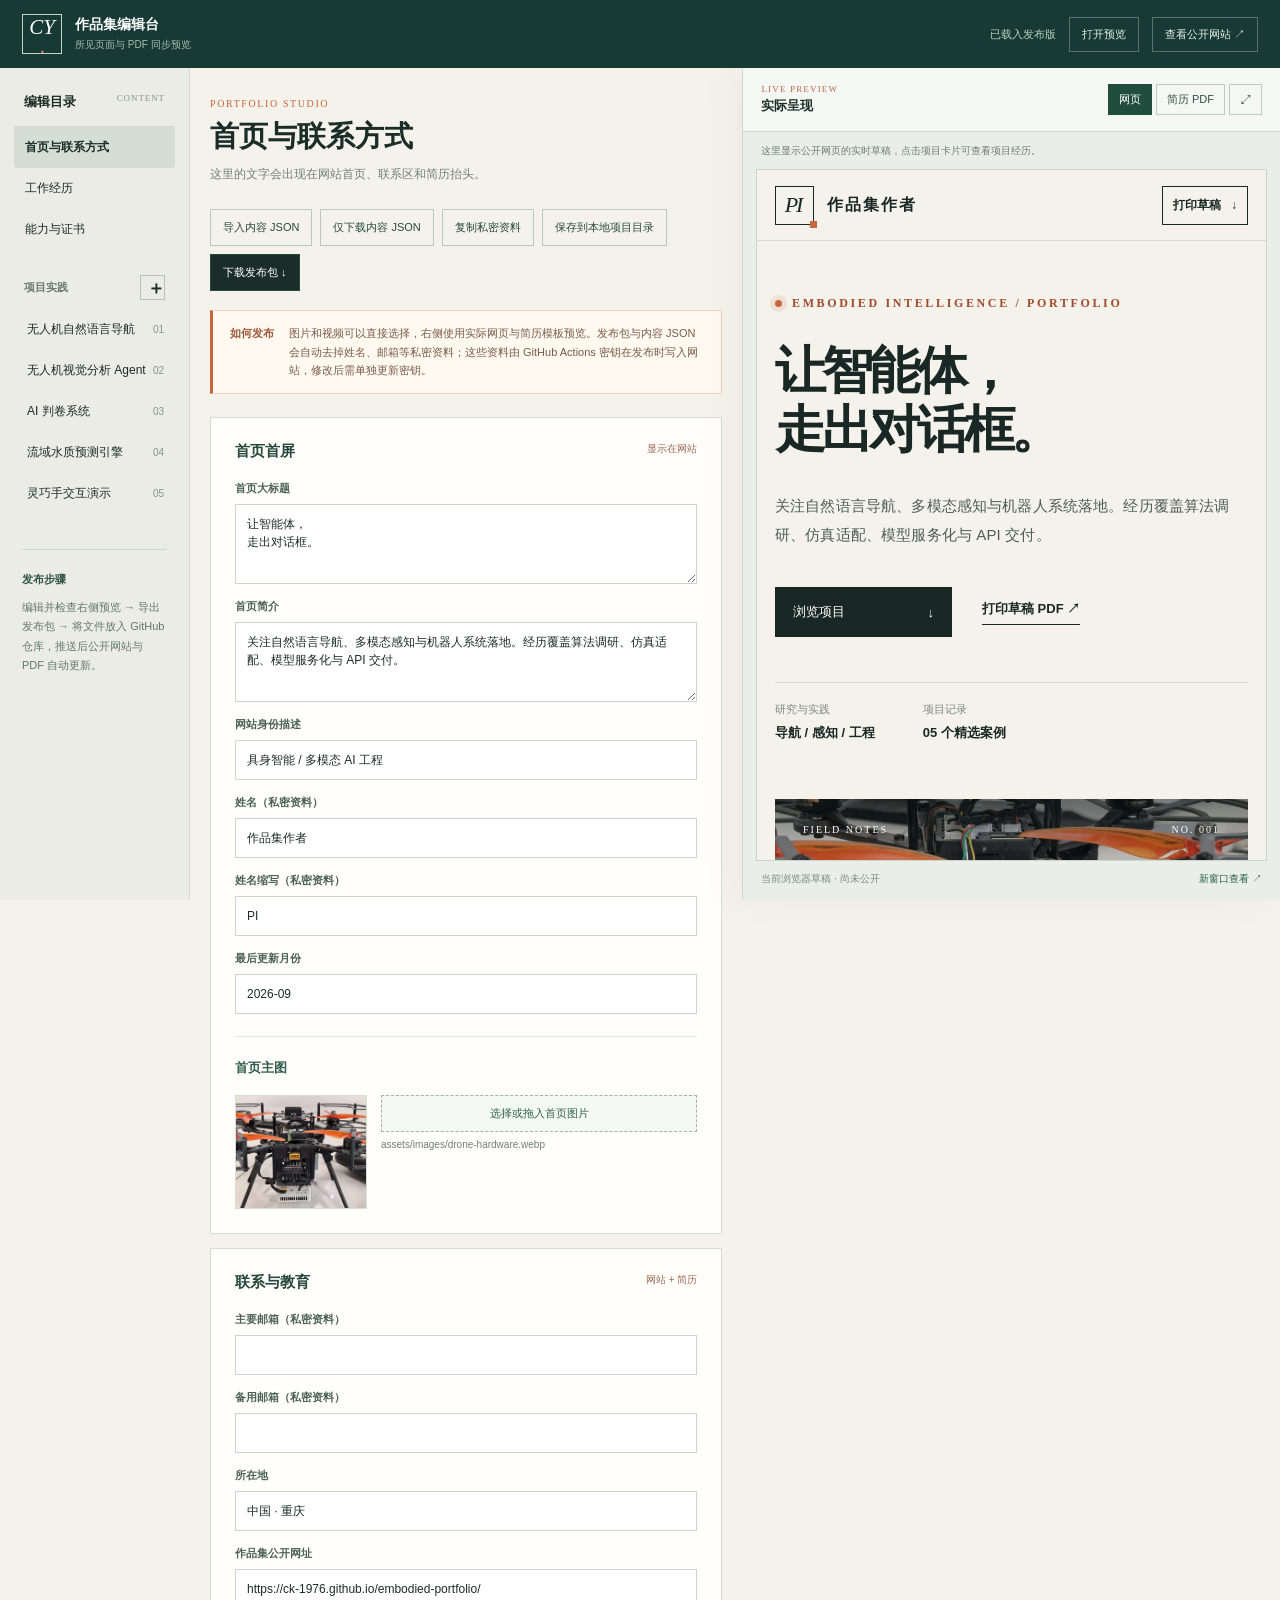
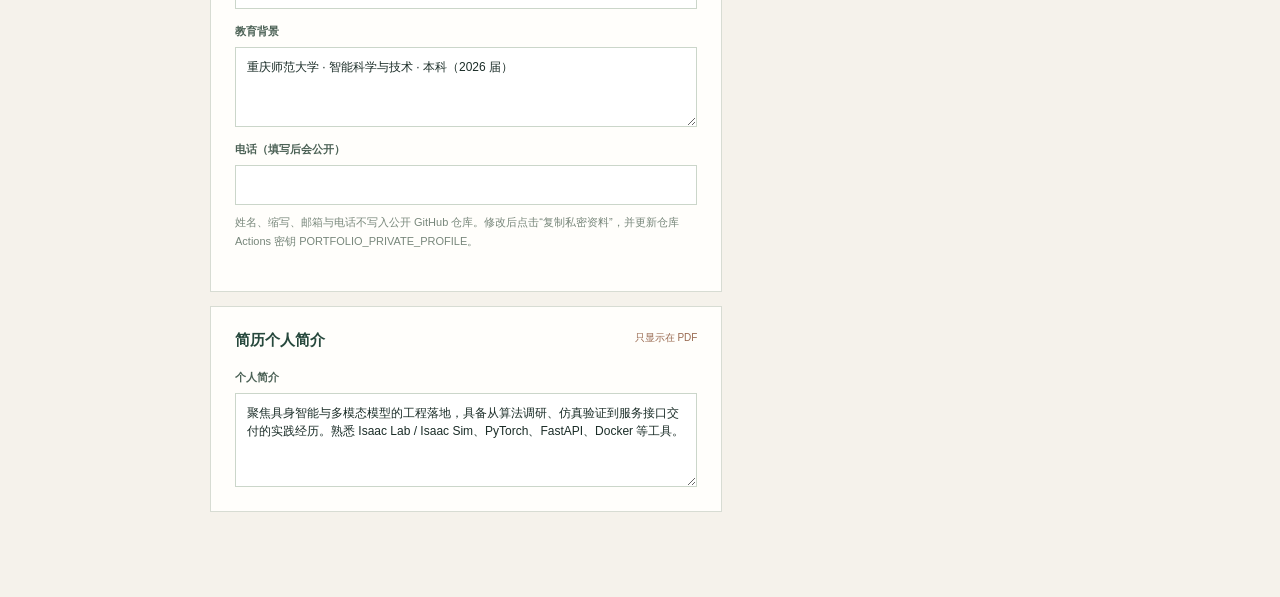
==== editor.html @ 28b7d17f "发布匿名源码模板与作品集编辑器" ====
<!doctype html>
<html lang="zh-CN">
  <head>
    <meta charset="utf-8" />
    <meta name="viewport" content="width=device-width, initial-scale=1" />
    <meta name="robots" content="noindex" />
    <title>内容编辑 · __PORTFOLIO_NAME__项目网站</title>
    <link rel="stylesheet" href="editor.css" />
    <script type="module" src="editor.js"></script>
  </head>
  <body>
    <header class="editor-header">
      <div class="editor-identity"><span class="editor-brand">CY<span>·</span></span><div><strong>作品集编辑台</strong><small>所见页面与 PDF 同步预览</small></div></div>
      <div class="header-actions"><span class="save-indicator" id="save-state" role="status">加载中</span><button type="button" id="header-preview">打开预览</button><a href="index.html" target="_blank" rel="noopener">查看公开网站 ↗</a></div>
    </header>
    <div class="editor-layout">
      <aside class="editor-sidebar" aria-label="编辑目录">
        <div class="sidebar-title">编辑目录 <span>CONTENT</span></div>
        <button type="button" class="sidebar-link" data-mode="profile">首页与联系方式</button>
        <button type="button" class="sidebar-link" data-mode="experiences">工作经历</button>
        <button type="button" class="sidebar-link" data-mode="skills">能力与证书</button>
        <div class="sidebar-heading">项目实践 <button id="add-project" type="button" title="新增项目" aria-label="新增项目">＋</button></div>
        <div id="project-list"></div>
        <div class="sidebar-publish"><span>发布步骤</span><p>编辑并检查右侧预览 → 导出发布包 → 将文件放入 GitHub 仓库，推送后公开网站与 PDF 自动更新。</p></div>
      </aside>
      <main class="editor-main">
        <div class="editor-main-head"><div><p>PORTFOLIO STUDIO</p><h1 id="form-title">内容编辑</h1><span id="section-description">修改内容后右侧立即呈现实际网页效果。</span></div></div>
        <div class="editor-actions"><button type="button" id="import-button">导入内容 JSON</button><button type="button" id="download-button">仅下载内容 JSON</button><button type="button" id="copy-private-button">复制私密资料</button><button type="button" id="save-folder-button">保存到本地项目目录</button><button type="button" id="package-button" class="primary-action">下载发布包 ↓</button></div>
        <div class="editor-notice"><strong>如何发布</strong><span>图片和视频可以直接选择，右侧使用实际网页与简历模板预览。发布包与内容 JSON 会自动去掉姓名、邮箱等私密资料；这些资料由 GitHub Actions 密钥在发布时写入网站，修改后需单独更新密钥。</span></div>
        <div id="editor-form"></div>
      </main>
      <aside class="preview-panel" id="preview-panel" aria-label="实时预览">
        <div class="preview-header"><div><span class="preview-kicker">LIVE PREVIEW</span><strong>实际呈现</strong></div><div class="preview-controls"><button type="button" class="preview-tab active" data-preview="site" aria-pressed="true">网页</button><button type="button" class="preview-tab" data-preview="resume" aria-pressed="false">简历 PDF</button><button type="button" id="preview-expand" aria-label="放大预览" title="放大预览">⤢</button></div></div>
        <div class="preview-description" id="preview-description">这里显示公开网页的实时草稿，点击项目卡片可查看项目经历。</div>
        <div class="preview-frame-wrap" id="preview-frame-wrap"><iframe id="site-preview" title="网站实时预览" src="index.html?preview=1&amp;embed=1"></iframe><iframe id="resume-preview" title="简历实时预览" src="resume.html?preview=1&amp;embed=1" hidden></iframe><div id="resume-preview-spacer" hidden></div></div>
        <div class="preview-footer"><span>当前浏览器草稿 · 尚未公开</span><a id="preview-open" href="index.html?preview=1" target="_blank" rel="noopener">新窗口查看 ↗</a></div>
      </aside>
    </div>
    <input id="import-file" type="file" accept="application/json,.json" hidden />
    <div class="toast" id="toast" role="status" aria-live="polite"></div>
  </body>
</html>
---- editor.css ----
:root { --paper:#f5f2eb; --ink:#1b2d28; --muted:#67776e; --line:#d7dcd3; --accent:#c7653b; }
* { box-sizing:border-box; }
body { margin:0; background:var(--paper); color:var(--ink); font-family:"Noto Sans CJK SC","Microsoft YaHei",sans-serif; }
button,input,textarea,select { font:inherit; }
button { cursor:pointer; }
a { color:inherit; text-decoration:none; }
:focus-visible { outline:2px solid var(--accent); outline-offset:3px; }
.editor-header { height:72px; padding:0 28px; display:flex; justify-content:space-between; align-items:center; background:#173a34; color:white; }
.editor-header > div { display:flex; align-items:center; gap:13px; }
.editor-brand { display:grid; place-items:center; width:40px; height:40px; border:1px solid #c4d2c9; font:italic 21px Georgia,serif; }
.editor-brand span { color:#d7825c; }
.editor-header strong { display:block; font-size:14px; }
.editor-header small { display:block; color:#aabcb0; font-size:10px; margin-top:4px; }
.editor-header nav { display:flex; gap:22px; font-size:12px; }
.editor-header nav a:hover { color:#eca67c; }
.editor-layout { display:grid; grid-template-columns:260px minmax(0,1fr); min-height:calc(100vh - 72px); }
.editor-sidebar { background:#eaece5; padding:28px 18px; border-right:1px solid var(--line); }
.sidebar-title { display:flex; justify-content:space-between; margin-bottom:20px; font-size:12px; font-weight:700; }
.sidebar-title small { color:#7d9184; font-weight:400; }
.sidebar-link,.project-link { width:100%; border:0; background:transparent; color:var(--ink); text-align:left; padding:10px 12px; font-size:12px; }
.sidebar-link.active,.project-link.active { background:#d4ded4; font-weight:700; }
.sidebar-link:hover,.project-link:hover { background:#dce4da; }
.sidebar-heading { display:flex; justify-content:space-between; align-items:center; margin:24px 10px 9px; color:#6b7c70; font-size:11px; }
.sidebar-heading button { border:1px solid #b6c3b7; background:transparent; color:var(--ink); font-size:18px; line-height:1; width:25px; height:25px; }
.project-link { display:flex; align-items:center; justify-content:space-between; gap:7px; }
.project-link small { color:#87988b; }
.sidebar-hint { margin:36px 10px 0; color:#748478; font-size:11px; line-height:1.8; }
.editor-main { width:min(100%,1080px); padding:36px clamp(24px,5vw,72px) 90px; }
.editor-main-head { display:flex; justify-content:space-between; align-items:end; gap:22px; }
.editor-main-head p { margin:0 0 8px; color:var(--accent); font:10px Georgia,serif; letter-spacing:.16em; }
.editor-main-head h1 { margin:0; font:600 33px "Noto Serif CJK SC","SimSun",serif; }
.editor-actions { display:flex; gap:8px; }
.editor-actions button,.form-actions button { border:1px solid var(--ink); background:transparent; color:var(--ink); padding:10px 12px; font-size:11px; }
.editor-actions button:last-of-type { background:var(--ink); color:white; }
.editor-actions button:hover,.form-actions button:hover { background:var(--accent); color:white; border-color:var(--accent); }
.editor-notice { border-left:3px solid var(--accent); background:#fff9ef; padding:13px 17px; margin:27px 0; font-size:12px; line-height:1.7; color:#775b4c; }
.editor-notice code { font-family:monospace; }
.form-section { background:#fffefb; border:1px solid var(--line); padding:27px; margin-top:18px; }
.form-section h2 { margin:0 0 24px; font-size:16px; }
.form-section h3 { font-size:13px; margin:0 0 18px; }
.form-grid { display:grid; grid-template-columns:repeat(2,minmax(0,1fr)); gap:16px; }
.field { display:flex; flex-direction:column; gap:7px; color:#4b6155; font-size:11px; font-weight:700; }
.field.full { grid-column:1/-1; }
.field input,.field textarea,.field select { width:100%; border:1px solid #cad3ca; background:#fafbf8; color:var(--ink); padding:10px 11px; font-size:12px; font-weight:400; border-radius:0; }
.field textarea { resize:vertical; min-height:80px; line-height:1.7; }
.field input[type="checkbox"] { width:auto; }
.check-row { display:flex; gap:24px; margin-top:20px; font-size:12px; }
.check-row label { display:flex; align-items:center; gap:7px; }
.form-note { color:#78877b; font-size:11px; line-height:1.7; margin:14px 0 0; }
.media-edit { border-top:1px solid var(--line); padding-top:18px; margin-top:18px; }
.media-edit-head { display:flex; align-items:center; justify-content:space-between; margin-bottom:13px; }
.media-edit-head strong { font-size:12px; }
.media-edit-head button,.minor-button { border:1px solid var(--line); background:transparent; padding:6px 9px; font-size:10px; }
.media-edit-head button:hover,.minor-button:hover { border-color:var(--accent); color:var(--accent); }
.form-actions { display:flex; gap:10px; margin-top:24px; }
.form-actions .danger { color:#a74731; border-color:#e1b9ab; }
.experience-edit { border-top:1px solid var(--line); padding-top:23px; margin-top:23px; }
.experience-edit:first-of-type { border-top:0; padding-top:0; margin-top:0; }
.experience-heading { display:flex; justify-content:space-between; align-items:center; margin-bottom:18px; }
.experience-heading h3 { margin:0; }
@media(max-width:850px) { .editor-layout { grid-template-columns:1fr; } .editor-sidebar { border-right:0; border-bottom:1px solid var(--line); } #project-list { display:flex; overflow:auto; } .project-link { flex:0 0 auto; width:auto; } .sidebar-hint { display:none; } .editor-main { padding:25px 18px 70px; } .editor-main-head { align-items:start; flex-direction:column; } }
@media(max-width:540px) { .editor-header { padding:0 15px; } .editor-header nav { gap:9px; font-size:10px; } .form-grid { grid-template-columns:1fr; } .form-section { padding:20px 16px; } .field.full { grid-column:auto; } .editor-actions { flex-wrap:wrap; } }

.editor-header { position:sticky; top:0; z-index:12; height:68px; padding:0 22px; }
.editor-identity,.header-actions { display:flex; align-items:center; gap:14px; }
.header-actions { color:#e7efe8; font-size:11px; }
.header-actions a { border:1px solid #547469; padding:9px 12px; }
.header-actions a:hover { border-color:#df9470; color:#f1bb9d; }
.header-actions button { border:1px solid #547469; padding:9px 12px; background:transparent; color:#e7efe8; font-size:11px; }
.header-actions button:hover { border-color:#df9470; color:#f1bb9d; }
.save-indicator { color:#b9cfbf; }
.editor-layout { grid-template-columns:216px minmax(390px,1fr) minmax(400px,43vw); min-height:calc(100vh - 68px); }
.editor-sidebar { position:sticky; top:68px; height:calc(100vh - 68px); overflow:auto; padding:25px 14px; }
.sidebar-title { padding:0 10px 15px; margin:0; border-bottom:1px solid #d0d9cf; font-size:13px; }
.sidebar-title span { font:9px Georgia,serif; color:#86978b; letter-spacing:.1em; }
.sidebar-link,.project-link { border-radius:2px; padding:12px 11px; font-size:12px; }
.sidebar-heading { margin-top:25px; font-size:11px; font-weight:700; }
.project-link { border-left:2px solid transparent; }
.project-link.active { border-left-color:var(--accent); }
.sidebar-publish { border-top:1px solid #cdd7cd; margin:35px 8px 0; padding-top:19px; color:#63796b; }
.sidebar-publish span { color:#305448; font-size:11px; font-weight:700; }
.sidebar-publish p { font-size:11px; line-height:1.75; }
.editor-main { width:100%; min-width:0; padding:30px clamp(20px,2.8vw,44px) 85px; }
.editor-main-head h1 { font-size:29px; }
.editor-main-head span { display:block; margin-top:9px; color:#708177; font-size:12px; }
.editor-actions { display:flex; flex-wrap:wrap; gap:8px; margin-top:26px; }
.editor-actions button { border:1px solid #b7c8bc; background:transparent; color:#27493d; padding:10px 12px; font-size:11px; }
.editor-actions .primary-action { background:#204d40; border-color:#204d40; color:#fff; }
.editor-actions button:hover { background:var(--accent); color:#fff; border-color:var(--accent); }
.editor-notice { display:flex; gap:15px; border:1px solid #e8d6c2; border-left:3px solid var(--accent); margin:19px 0 23px; font-size:11px; }
.editor-notice strong { flex:none; color:#9d583b; }
.form-section { padding:24px; margin-top:14px; }
.form-section h2 { display:flex; justify-content:space-between; gap:10px; margin-bottom:20px; color:#26483c; font-size:15px; }
.section-destination { color:#9a6b52; font-size:10px; font-weight:400; white-space:nowrap; }
.form-grid { gap:15px; }
.field { gap:8px; }
.field input,.field textarea,.field select { background:#fff; border-color:#cbd6ca; font-size:12px; line-height:1.5; }
.field:focus-within span { color:#b45633; }
.check-row { flex-wrap:wrap; gap:13px 20px; padding:15px 0 0; border-top:1px solid #e0e8de; }
.check-row input { accent-color:#2a644c; }
.form-note { margin:8px 0 17px; }
.form-divider { height:1px; background:#dfe7de; margin:22px 0; }
.form-subheading { margin:0 0 14px; color:#315c4b; font-size:12px; }
.media-grid { display:grid; grid-template-columns:132px minmax(0,1fr); gap:14px; }
.media-preview { width:132px; height:114px; border:1px solid #d5dfd4; background:#eef1eb; display:grid; place-items:center; overflow:hidden; color:#85998a; font-size:11px; text-align:center; }
.media-preview img,.media-preview video { width:100%; height:100%; object-fit:cover; }
.media-preview video { background:#1b2d28; }
.media-inputs { min-width:0; }
.file-picker { display:block; border:1px dashed #9fb6a5; background:#f4f8f2; color:#2f624b; padding:10px 12px; font-size:11px; text-align:center; cursor:pointer; }
.file-picker:hover,.file-picker.dragover { border-color:var(--accent); background:#fff5ea; color:#a44e2f; }
.file-picker input { position:absolute; width:1px; height:1px; opacity:0; overflow:hidden; }
.file-picked { display:block; margin:7px 0 0; color:#708175; font-size:10px; overflow-wrap:anywhere; }
.media-card { border:1px solid #dce5db; padding:15px; margin-top:12px; background:#fcfdfa; }
.media-card .media-edit-head { margin-bottom:12px; }
.media-card .form-grid { margin-top:13px; }
.media-card .field.full { grid-column:1/-1; }
.media-card details { margin-top:11px; }
.media-card details summary,.advanced-path summary { color:#728579; font-size:10px; cursor:pointer; }
.media-card details .form-grid,.advanced-path .form-grid { margin-top:12px; }
.advanced-path { margin-top:13px; }
.media-tip { color:#718276; font-size:10px; line-height:1.6; margin:8px 0 0; }
.preview-panel { position:sticky; top:68px; height:calc(100vh - 68px); min-width:0; display:flex; flex-direction:column; border-left:1px solid #cdd8ce; background:#e9eee9; box-shadow:-10px 0 34px rgba(30,60,42,.045); }
.preview-header { display:flex; align-items:center; justify-content:space-between; gap:10px; padding:16px 18px; background:#f4f7f3; border-bottom:1px solid #cdd8ce; }
.preview-header > div:first-child { display:flex; flex-direction:column; gap:3px; }
.preview-kicker { color:#b96c49; font:9px Georgia,serif; letter-spacing:.13em; }
.preview-header strong { font-size:13px; }
.preview-controls { display:flex; gap:4px; }
.preview-controls button { background:transparent; border:1px solid #bdccbf; color:#315246; padding:7px 10px; font-size:11px; }
.preview-controls button.active { background:#214d3f; color:#fff; border-color:#214d3f; }
.preview-controls button:hover { border-color:var(--accent); }
.preview-description { padding:11px 18px; color:#6d7f71; font-size:10px; line-height:1.5; }
.preview-frame-wrap { position:relative; flex:1; min-height:0; margin:0 13px; border:1px solid #c8d5ca; background:white; overflow:auto; }
.preview-frame-wrap iframe { width:100%; height:100%; min-height:100%; border:0; background:white; }
.preview-frame-wrap iframe[hidden] { display:none; }
#resume-preview { position:absolute; top:0; width:794px; height:1250px; min-height:0; transform-origin:top left; }
#resume-preview-spacer { width:1px; }
.preview-footer { display:flex; justify-content:space-between; gap:10px; padding:11px 18px 14px; color:#788a7c; font-size:10px; }
.preview-footer a { color:#2b6247; }
.preview-panel.expanded { position:fixed; inset:18px; top:18px; width:auto; height:auto; z-index:30; box-shadow:0 20px 80px rgba(15,35,26,.35); }
.preview-panel.expanded .preview-frame-wrap { margin:0 18px; }
.preview-panel.expanded #preview-expand { background:#bd633e; border-color:#bd633e; color:white; }
.toast { position:fixed; left:50%; bottom:24px; transform:translate(-50%,20px); z-index:40; min-width:240px; max-width:min(90vw,520px); padding:13px 18px; color:white; background:#254c3d; box-shadow:0 10px 30px rgba(22,47,32,.22); font-size:12px; line-height:1.5; opacity:0; pointer-events:none; transition:opacity .2s,transform .2s; }
.toast.visible { transform:translate(-50%,0); opacity:1; }
.toast.error { background:#9c482f; }
@media(max-width:1350px) { .editor-layout { grid-template-columns:190px minmax(350px,1fr) minmax(360px,42vw); } .editor-main { padding-inline:20px; } .form-grid { grid-template-columns:1fr; } .field.full { grid-column:auto; } }
@media(max-width:1040px) { .editor-layout { grid-template-columns:180px minmax(0,1fr); } .preview-panel { position:relative; top:auto; height:680px; grid-column:2; border-left:0; border-top:1px solid #cdd8ce; } .editor-main { grid-column:2; } }
@media(max-width:700px) { .editor-header { padding:0 14px; } .header-actions { gap:6px; } .header-actions a { display:none; } .header-actions button { font-size:10px; padding:7px; } .save-indicator { display:none; } .editor-layout { display:block; } .editor-sidebar { position:relative; top:auto; height:auto; padding:12px; } .sidebar-title,.sidebar-publish { display:none; } .editor-sidebar > .sidebar-link { width:auto; display:inline-block; } #project-list { display:flex; overflow:auto; } .project-link { width:auto; flex:none; } .editor-main { padding:24px 15px 45px; } .preview-panel { height:680px; } .editor-notice { flex-direction:column; gap:4px; } .media-grid { grid-template-columns:100px minmax(0,1fr); } .media-preview { width:100px; height:100px; } }
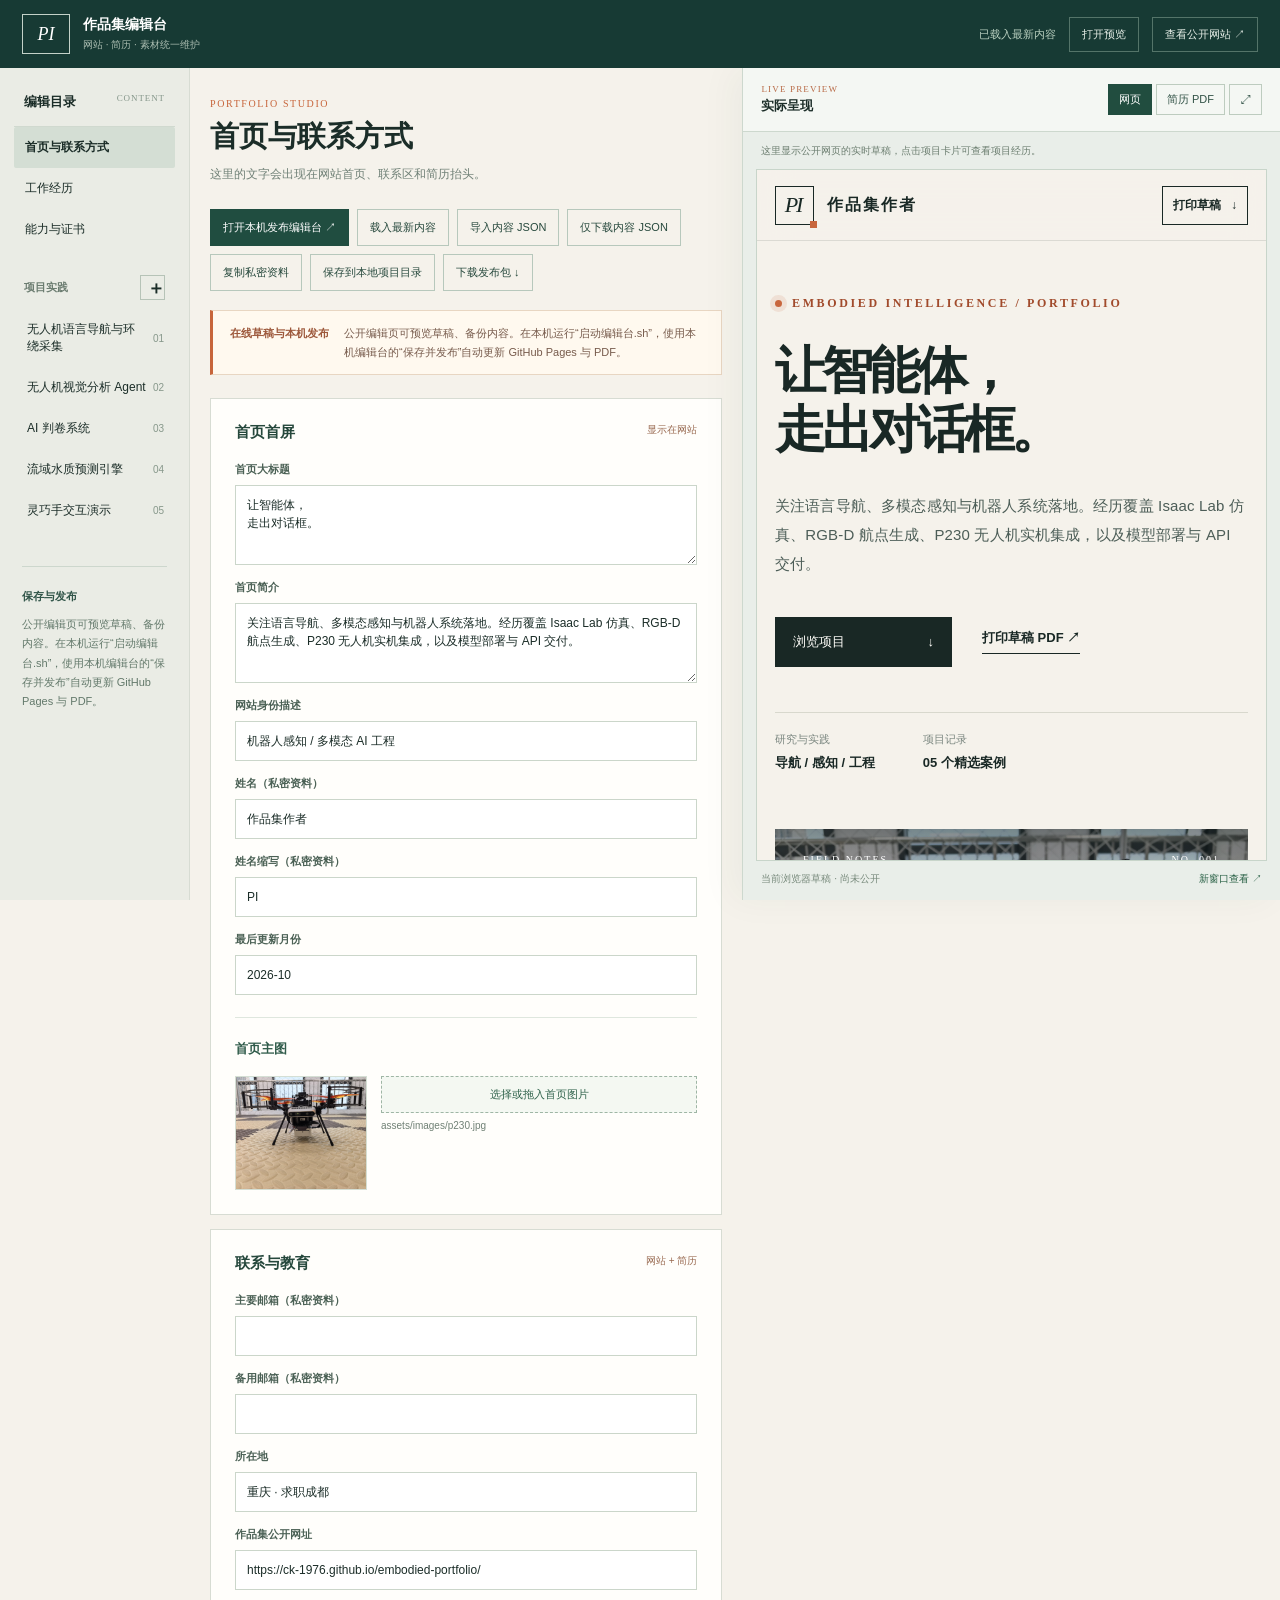
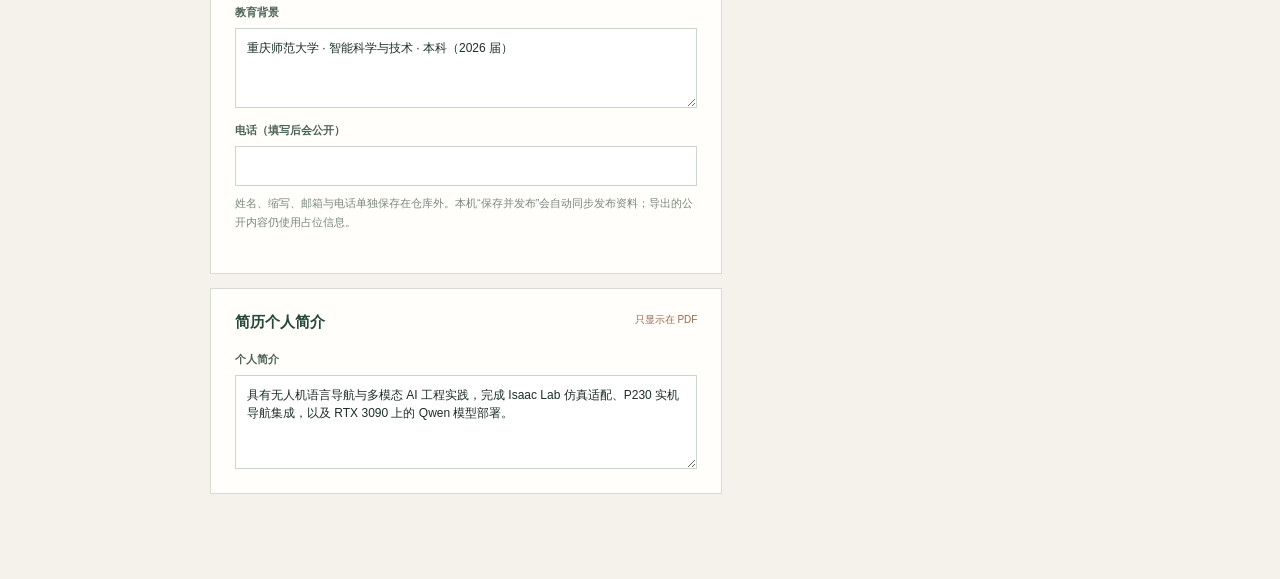
==== commit 37f31a2f: "补充无人机仿真影像并接入编辑台一键发布" ====
--- a/editor.html
+++ b/editor.html
@@ -10,7 +10,7 @@
   </head>
   <body>
     <header class="editor-header">
-      <div class="editor-identity"><span class="editor-brand">CY<span>·</span></span><div><strong>作品集编辑台</strong><small>所见页面与 PDF 同步预览</small></div></div>
+      <div class="editor-identity"><span class="editor-brand" id="editor-initials">__PORTFOLIO_INITIALS__</span><div><strong>作品集编辑台</strong><small>网站 · 简历 · 素材统一维护</small></div></div>
       <div class="header-actions"><span class="save-indicator" id="save-state" role="status">加载中</span><button type="button" id="header-preview">打开预览</button><a href="index.html" target="_blank" rel="noopener">查看公开网站 ↗</a></div>
     </header>
     <div class="editor-layout">
@@ -21,12 +21,13 @@
         <button type="button" class="sidebar-link" data-mode="skills">能力与证书</button>
         <div class="sidebar-heading">项目实践 <button id="add-project" type="button" title="新增项目" aria-label="新增项目">＋</button></div>
         <div id="project-list"></div>
-        <div class="sidebar-publish"><span>发布步骤</span><p>编辑并检查右侧预览 → 导出发布包 → 将文件放入 GitHub 仓库，推送后公开网站与 PDF 自动更新。</p></div>
+        <div class="sidebar-publish"><span>保存与发布</span><p id="publish-guide">编辑并检查右侧预览 → 导出发布包 → 将文件放入 GitHub 仓库，推送后公开网站与 PDF 自动更新。</p></div>
       </aside>
       <main class="editor-main">
         <div class="editor-main-head"><div><p>PORTFOLIO STUDIO</p><h1 id="form-title">内容编辑</h1><span id="section-description">修改内容后右侧立即呈现实际网页效果。</span></div></div>
-        <div class="editor-actions"><button type="button" id="import-button">导入内容 JSON</button><button type="button" id="download-button">仅下载内容 JSON</button><button type="button" id="copy-private-button">复制私密资料</button><button type="button" id="save-folder-button">保存到本地项目目录</button><button type="button" id="package-button" class="primary-action">下载发布包 ↓</button></div>
-        <div class="editor-notice"><strong>如何发布</strong><span>图片和视频可以直接选择，右侧使用实际网页与简历模板预览。发布包与内容 JSON 会自动去掉姓名、邮箱等私密资料；这些资料由 GitHub Actions 密钥在发布时写入网站，修改后需单独更新密钥。</span></div>
+        <div class="editor-actions"><button type="button" id="publish-button" class="primary-action">保存并发布 ↗</button><button type="button" id="latest-button">载入最新内容</button><button type="button" id="restore-draft-button" hidden>恢复已备份草稿</button><button type="button" id="import-button">导入内容 JSON</button><button type="button" id="download-button">仅下载内容 JSON</button><button type="button" id="copy-private-button">复制私密资料</button><button type="button" id="save-folder-button">保存到本地项目目录</button><button type="button" id="package-button">下载发布包 ↓</button></div>
+        <div class="editor-notice"><strong id="publish-label">连接编辑台</strong><span id="publish-description">正在读取最新内容和发布方式。</span></div>
+        <div id="publish-status" class="publish-status" role="status" aria-live="polite" hidden></div>
         <div id="editor-form"></div>
       </main>
       <aside class="preview-panel" id="preview-panel" aria-label="实时预览">
--- a/editor.css
+++ b/editor.css
@@ -31,7 +31,7 @@
 .editor-main-head h1 { margin:0; font:600 33px "Noto Serif CJK SC","SimSun",serif; }
 .editor-actions { display:flex; gap:8px; }
 .editor-actions button,.form-actions button { border:1px solid var(--ink); background:transparent; color:var(--ink); padding:10px 12px; font-size:11px; }
-.editor-actions button:last-of-type { background:var(--ink); color:white; }
+.editor-actions .primary-action { background:var(--ink); color:white; }
 .editor-actions button:hover,.form-actions button:hover { background:var(--accent); color:white; border-color:var(--accent); }
 .editor-notice { border-left:3px solid var(--accent); background:#fff9ef; padding:13px 17px; margin:27px 0; font-size:12px; line-height:1.7; color:#775b4c; }
 .editor-notice code { font-family:monospace; }
@@ -145,3 +145,9 @@
 @media(max-width:1350px) { .editor-layout { grid-template-columns:190px minmax(350px,1fr) minmax(360px,42vw); } .editor-main { padding-inline:20px; } .form-grid { grid-template-columns:1fr; } .field.full { grid-column:auto; } }
 @media(max-width:1040px) { .editor-layout { grid-template-columns:180px minmax(0,1fr); } .preview-panel { position:relative; top:auto; height:680px; grid-column:2; border-left:0; border-top:1px solid #cdd8ce; } .editor-main { grid-column:2; } }
 @media(max-width:700px) { .editor-header { padding:0 14px; } .header-actions { gap:6px; } .header-actions a { display:none; } .header-actions button { font-size:10px; padding:7px; } .save-indicator { display:none; } .editor-layout { display:block; } .editor-sidebar { position:relative; top:auto; height:auto; padding:12px; } .sidebar-title,.sidebar-publish { display:none; } .editor-sidebar > .sidebar-link { width:auto; display:inline-block; } #project-list { display:flex; overflow:auto; } .project-link { width:auto; flex:none; } .editor-main { padding:24px 15px 45px; } .preview-panel { height:680px; } .editor-notice { flex-direction:column; gap:4px; } .media-grid { grid-template-columns:100px minmax(0,1fr); } .media-preview { width:100px; height:100px; } }
+
+.editor-brand { min-width:48px; font-size:18px; }
+.editor-actions [hidden] { display:none; }
+.publish-status { margin:0 0 20px; padding:14px 18px; border:1px solid #ccd9d0; background:#f0f5f1; color:#294b36; font-size:13px; line-height:1.7; border-radius:8px; overflow-wrap:anywhere; }
+.publish-status[data-state="error"] { background:#fff3ed; border-color:#e9c9b9; color:#8f432c; }
+.publish-status a { color:inherit; margin-left:12px; text-decoration:underline; }
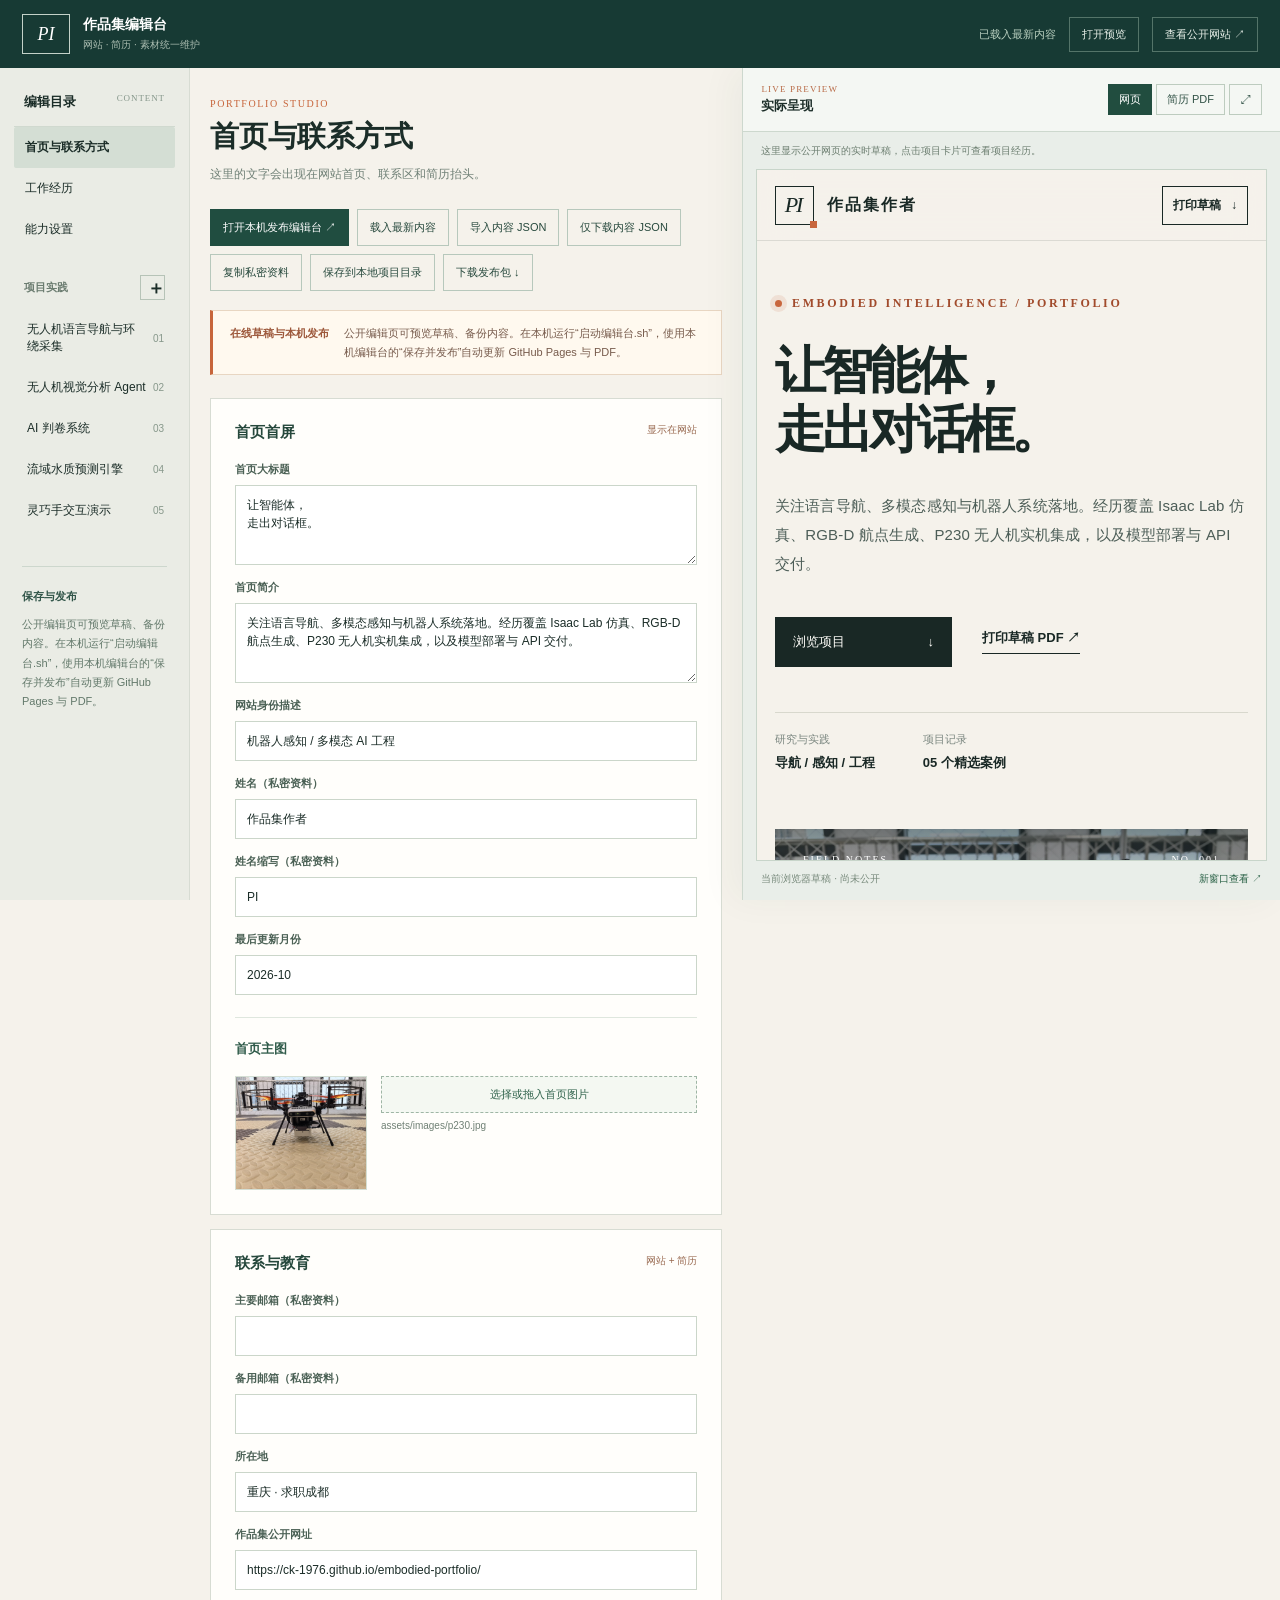
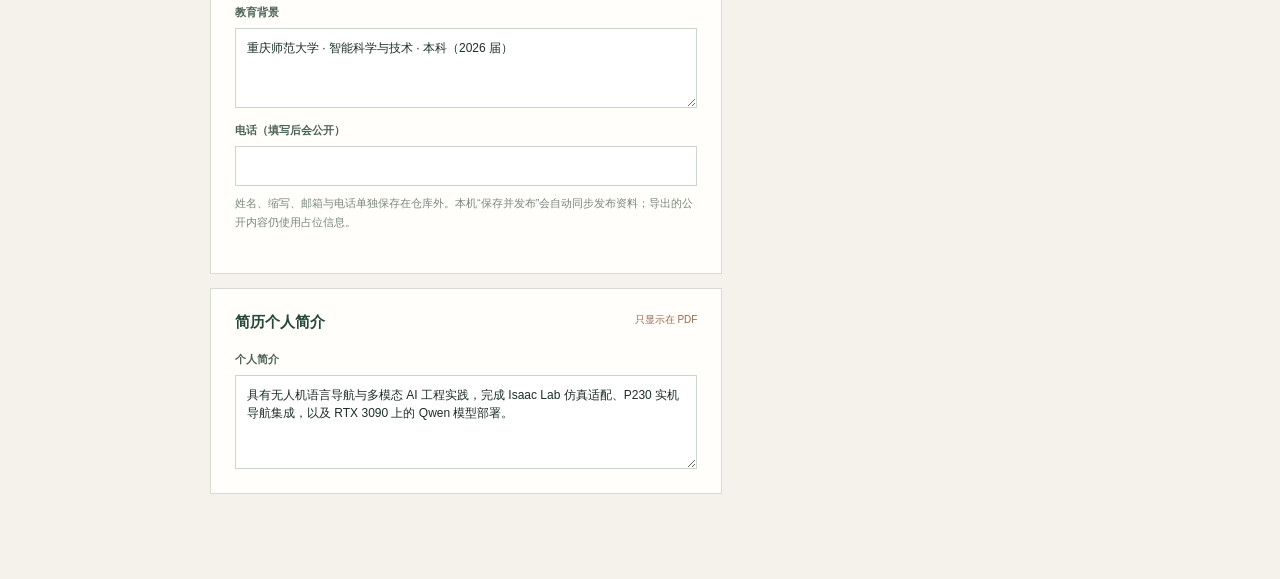
==== commit 764c0581: "移除证书展示并保留简历教育背景" ====
--- a/editor.html
+++ b/editor.html
@@ -18,7 +18,7 @@
         <div class="sidebar-title">编辑目录 <span>CONTENT</span></div>
         <button type="button" class="sidebar-link" data-mode="profile">首页与联系方式</button>
         <button type="button" class="sidebar-link" data-mode="experiences">工作经历</button>
-        <button type="button" class="sidebar-link" data-mode="skills">能力与证书</button>
+        <button type="button" class="sidebar-link" data-mode="skills">能力设置</button>
         <div class="sidebar-heading">项目实践 <button id="add-project" type="button" title="新增项目" aria-label="新增项目">＋</button></div>
         <div id="project-list"></div>
         <div class="sidebar-publish"><span>保存与发布</span><p id="publish-guide">编辑并检查右侧预览 → 导出发布包 → 将文件放入 GitHub 仓库，推送后公开网站与 PDF 自动更新。</p></div>
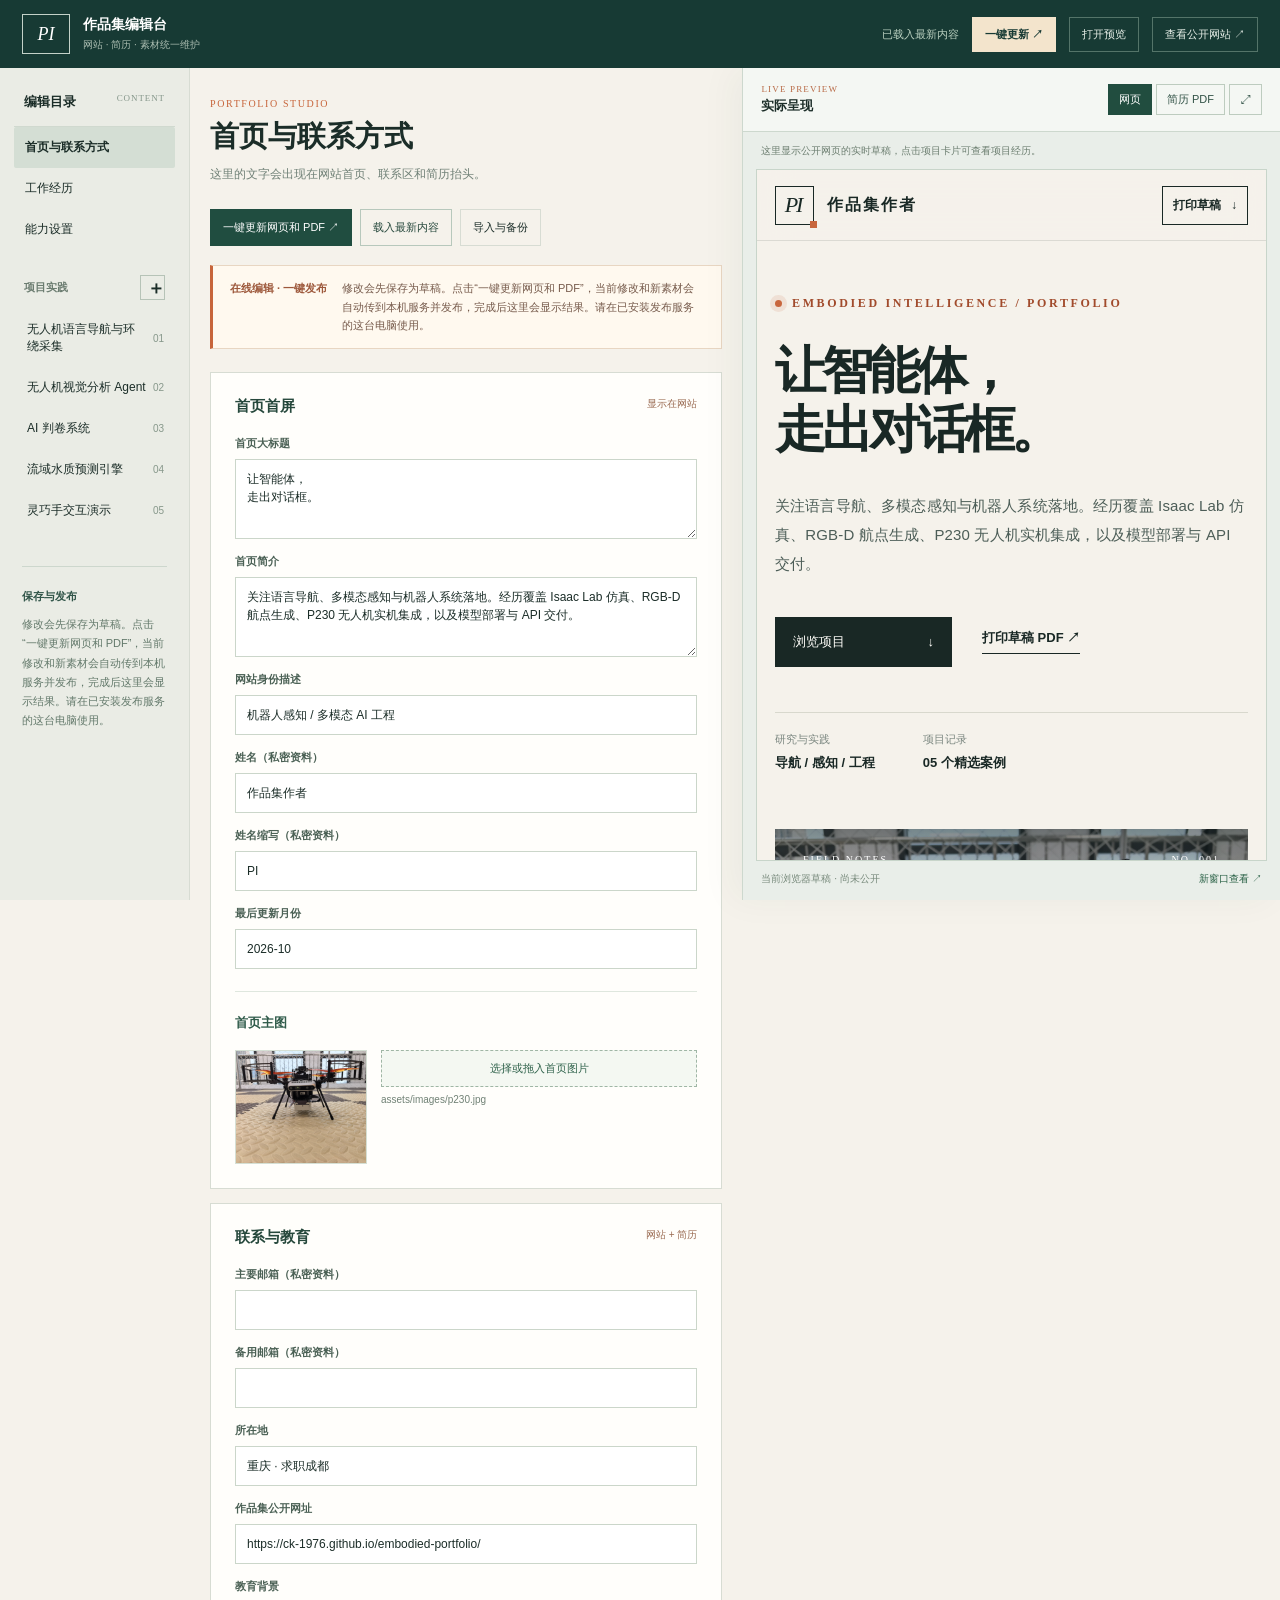
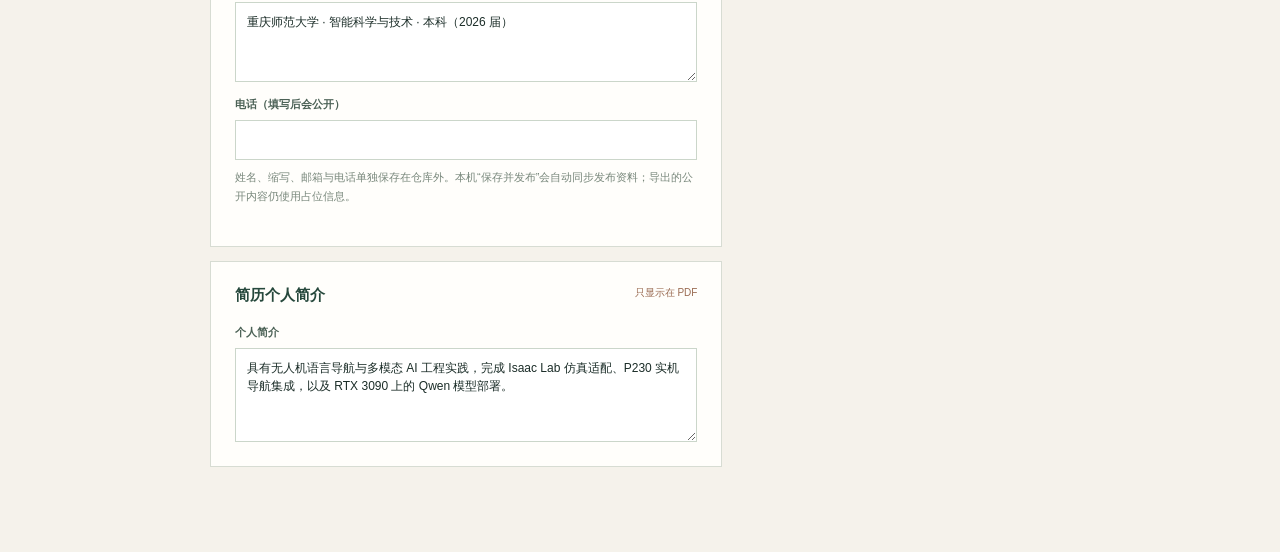
==== commit fe0ffb75: "打通在线编辑一键发布草稿素材与网页PDF同步" ====
--- a/editor.html
+++ b/editor.html
@@ -5,13 +5,13 @@
     <meta name="viewport" content="width=device-width, initial-scale=1" />
     <meta name="robots" content="noindex" />
     <title>内容编辑 · __PORTFOLIO_NAME__项目网站</title>
-    <link rel="stylesheet" href="editor.css" />
-    <script type="module" src="editor.js"></script>
+    <link rel="stylesheet" href="editor.css?v=publish2" />
+    <script type="module" src="editor.js?v=publish2"></script>
   </head>
   <body>
     <header class="editor-header">
       <div class="editor-identity"><span class="editor-brand" id="editor-initials">__PORTFOLIO_INITIALS__</span><div><strong>作品集编辑台</strong><small>网站 · 简历 · 素材统一维护</small></div></div>
-      <div class="header-actions"><span class="save-indicator" id="save-state" role="status">加载中</span><button type="button" id="header-preview">打开预览</button><a href="index.html" target="_blank" rel="noopener">查看公开网站 ↗</a></div>
+      <div class="header-actions"><span class="save-indicator" id="save-state" role="status">加载中</span><button type="button" id="header-publish">一键更新 ↗</button><button type="button" id="header-preview">打开预览</button><a href="index.html" target="_blank" rel="noopener">查看公开网站 ↗</a></div>
     </header>
     <div class="editor-layout">
       <aside class="editor-sidebar" aria-label="编辑目录">
@@ -21,11 +21,11 @@
         <button type="button" class="sidebar-link" data-mode="skills">能力设置</button>
         <div class="sidebar-heading">项目实践 <button id="add-project" type="button" title="新增项目" aria-label="新增项目">＋</button></div>
         <div id="project-list"></div>
-        <div class="sidebar-publish"><span>保存与发布</span><p id="publish-guide">编辑并检查右侧预览 → 导出发布包 → 将文件放入 GitHub 仓库，推送后公开网站与 PDF 自动更新。</p></div>
+        <div class="sidebar-publish"><span>保存与发布</span><p id="publish-guide">编辑内容与素材 → 一键更新网页和 PDF → 等待显示已发布。</p></div>
       </aside>
       <main class="editor-main">
         <div class="editor-main-head"><div><p>PORTFOLIO STUDIO</p><h1 id="form-title">内容编辑</h1><span id="section-description">修改内容后右侧立即呈现实际网页效果。</span></div></div>
-        <div class="editor-actions"><button type="button" id="publish-button" class="primary-action">保存并发布 ↗</button><button type="button" id="latest-button">载入最新内容</button><button type="button" id="restore-draft-button" hidden>恢复已备份草稿</button><button type="button" id="import-button">导入内容 JSON</button><button type="button" id="download-button">仅下载内容 JSON</button><button type="button" id="copy-private-button">复制私密资料</button><button type="button" id="save-folder-button">保存到本地项目目录</button><button type="button" id="package-button">下载发布包 ↓</button></div>
+        <div class="editor-actions"><button type="button" id="publish-button" class="primary-action">一键更新网页和 PDF ↗</button><button type="button" id="latest-button">载入最新内容</button><button type="button" id="restore-draft-button" hidden>恢复已备份草稿</button><details class="backup-actions"><summary>导入与备份</summary><div><button type="button" id="import-button">导入内容 JSON</button><button type="button" id="download-button">仅下载内容 JSON</button><button type="button" id="copy-private-button">复制私密资料</button><button type="button" id="save-folder-button">保存到本地项目目录</button><button type="button" id="package-button">下载发布包 ↓</button></div></details></div>
         <div class="editor-notice"><strong id="publish-label">连接编辑台</strong><span id="publish-description">正在读取最新内容和发布方式。</span></div>
         <div id="publish-status" class="publish-status" role="status" aria-live="polite" hidden></div>
         <div id="editor-form"></div>
--- a/editor.css
+++ b/editor.css
@@ -151,3 +151,11 @@
 .publish-status { margin:0 0 20px; padding:14px 18px; border:1px solid #ccd9d0; background:#f0f5f1; color:#294b36; font-size:13px; line-height:1.7; border-radius:8px; overflow-wrap:anywhere; }
 .publish-status[data-state="error"] { background:#fff3ed; border-color:#e9c9b9; color:#8f432c; }
 .publish-status a { color:inherit; margin-left:12px; text-decoration:underline; }
+
+.header-actions #header-publish { background:#f3e4cc; border-color:#f3e4cc; color:#173a34; font-weight:700; white-space:nowrap; }
+.backup-actions { position:relative; font-size:11px; }
+.backup-actions summary { border:1px solid var(--line); padding:10px 12px; cursor:pointer; list-style:none; }
+.backup-actions > div { position:absolute; right:0; top:43px; min-width:210px; background:#fffefb; border:1px solid var(--line); padding:10px; display:grid; gap:7px; z-index:8; box-shadow:0 8px 24px #173a3415; }
+@media(max-width:680px) { .header-actions #header-preview { display:none; } .header-actions { gap:6px; } .save-indicator { max-width:110px; font-size:9px; } .header-actions a { display:none; } }
+
+@media(max-width:680px) { .editor-identity strong,.editor-identity small { display:none; } .editor-identity { gap:0; } }
